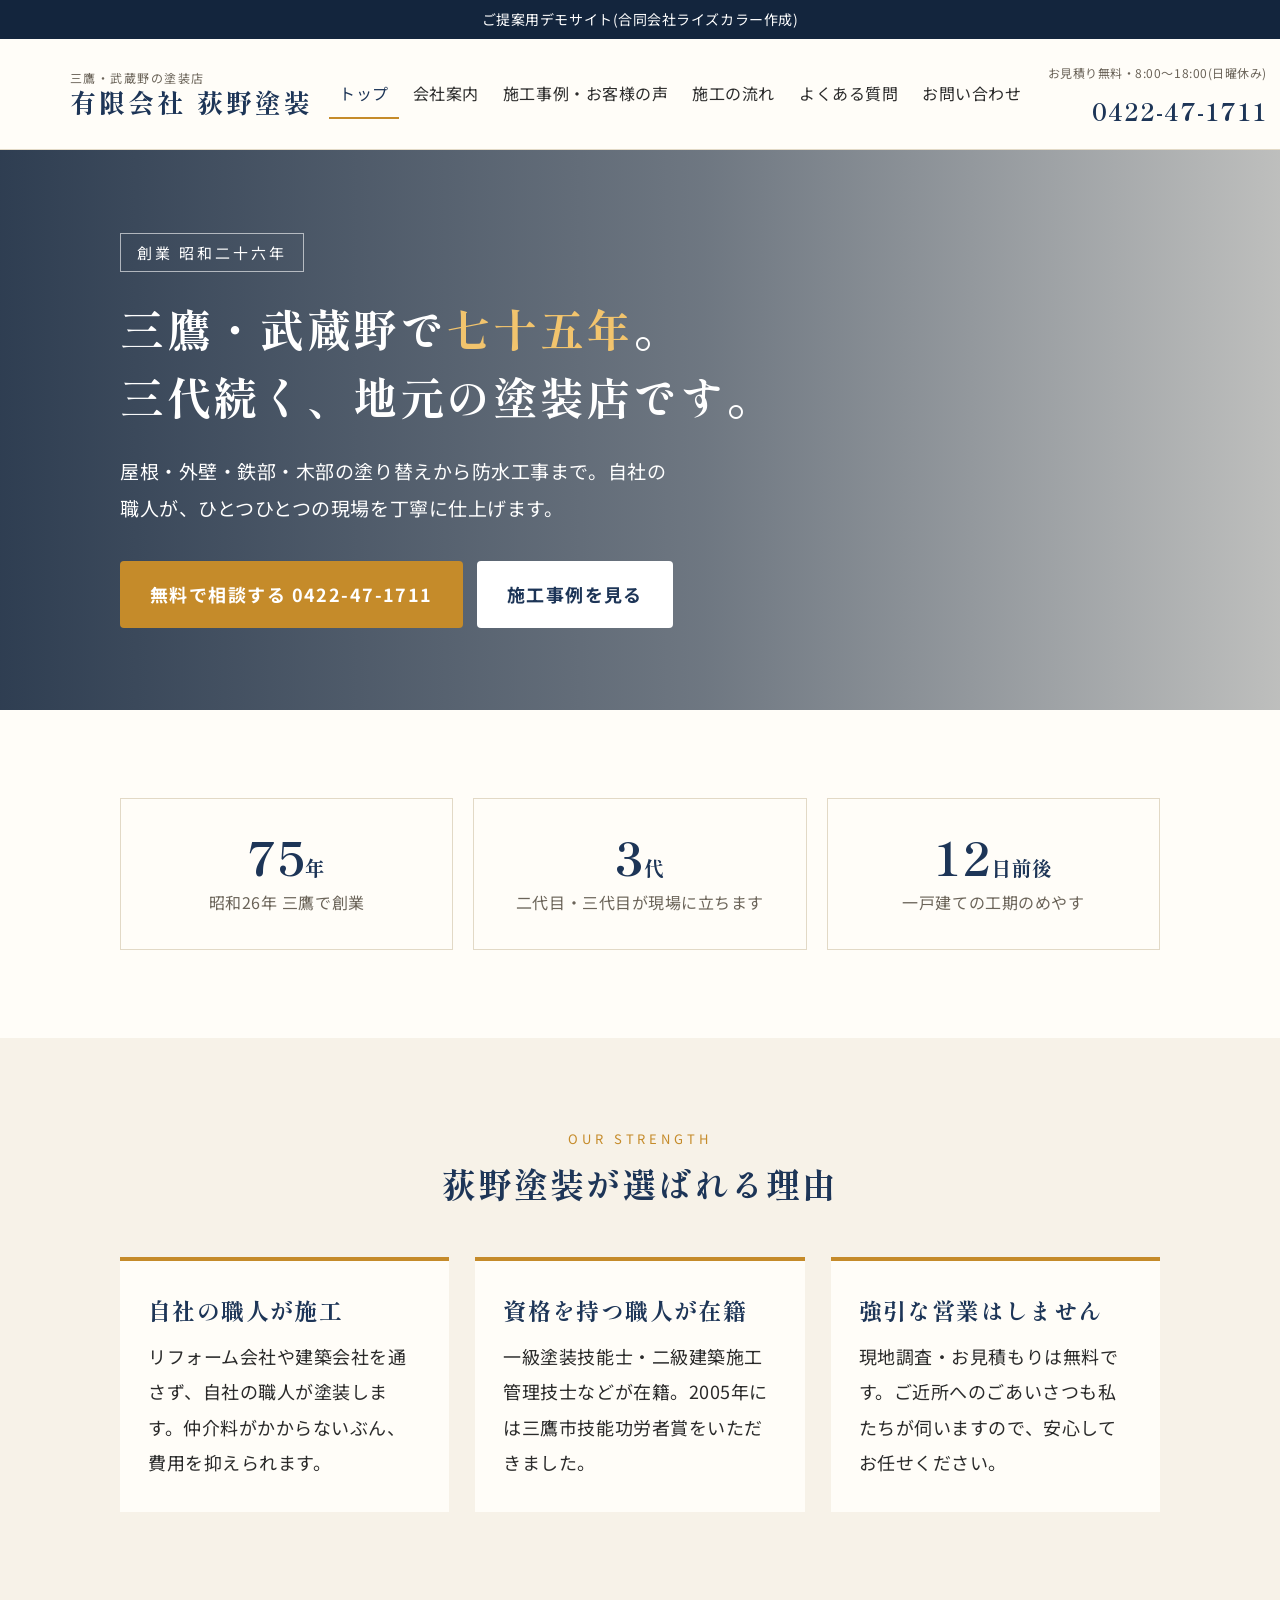
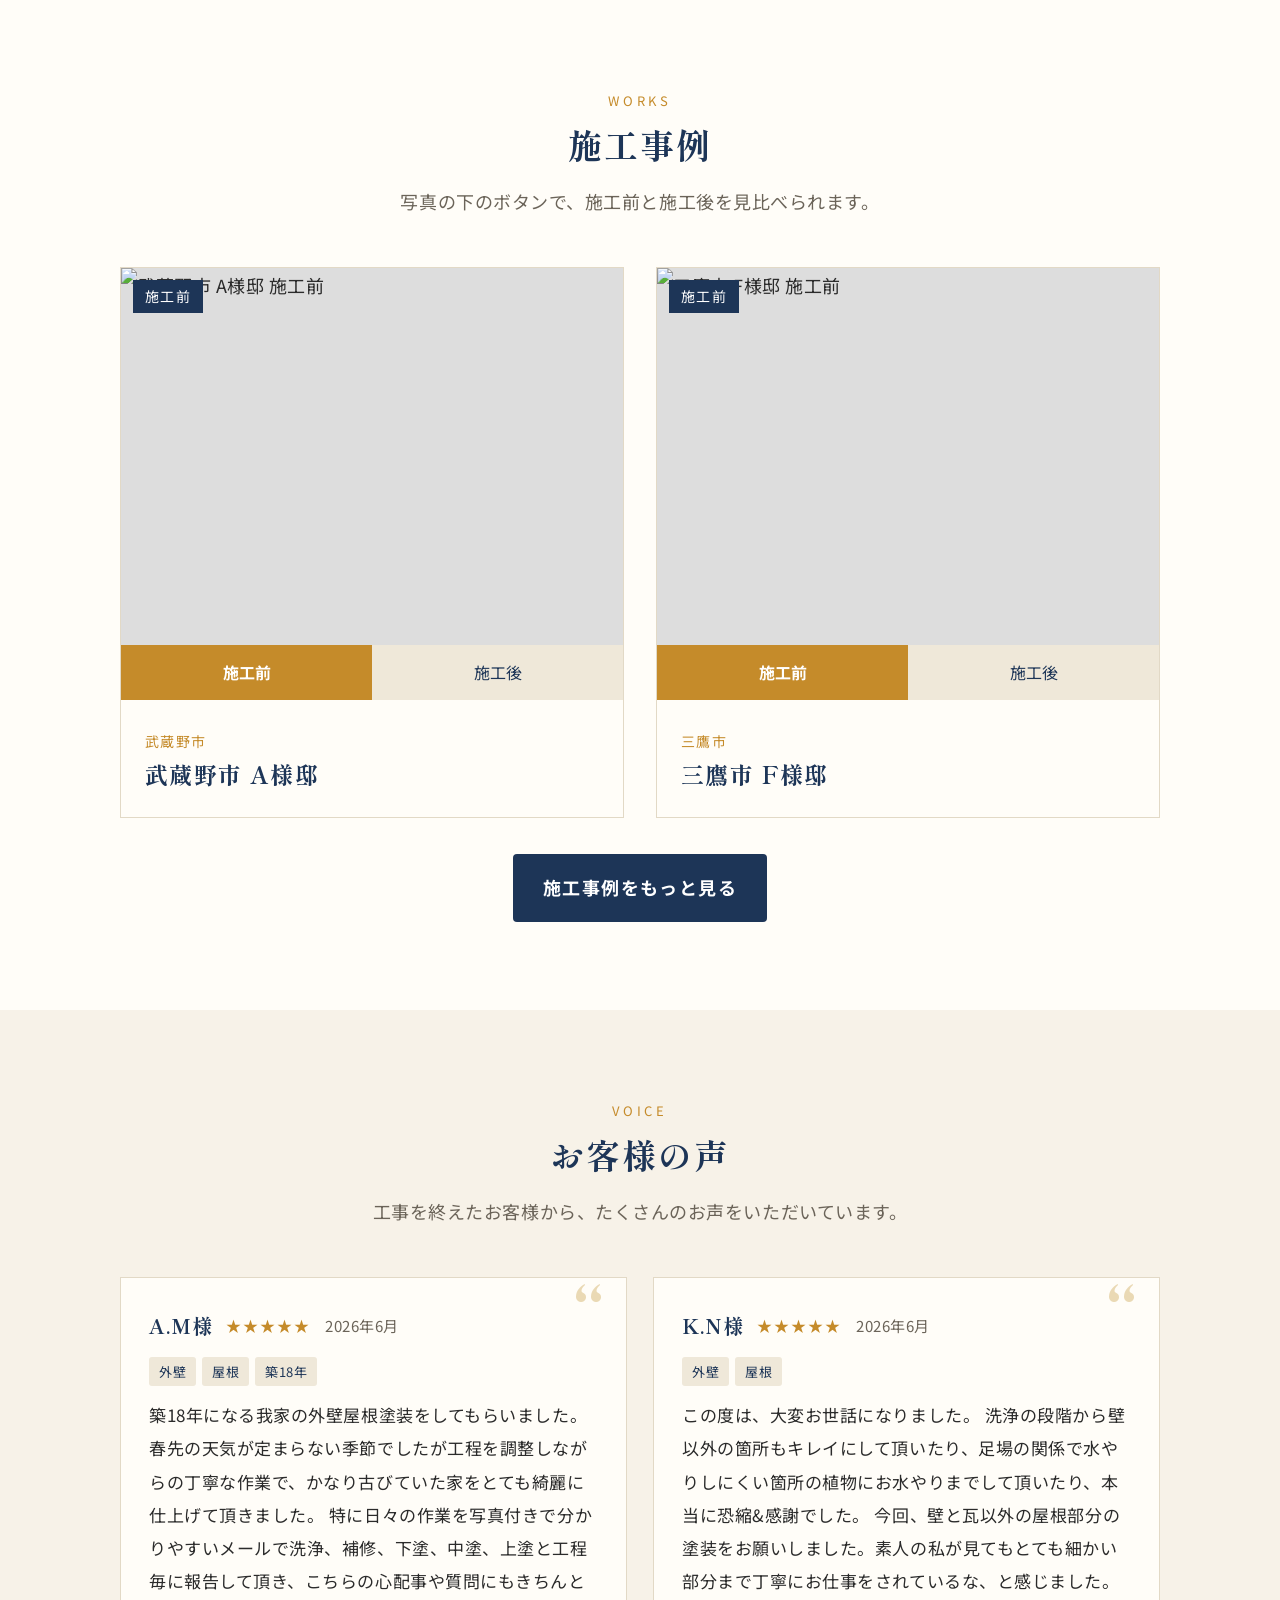
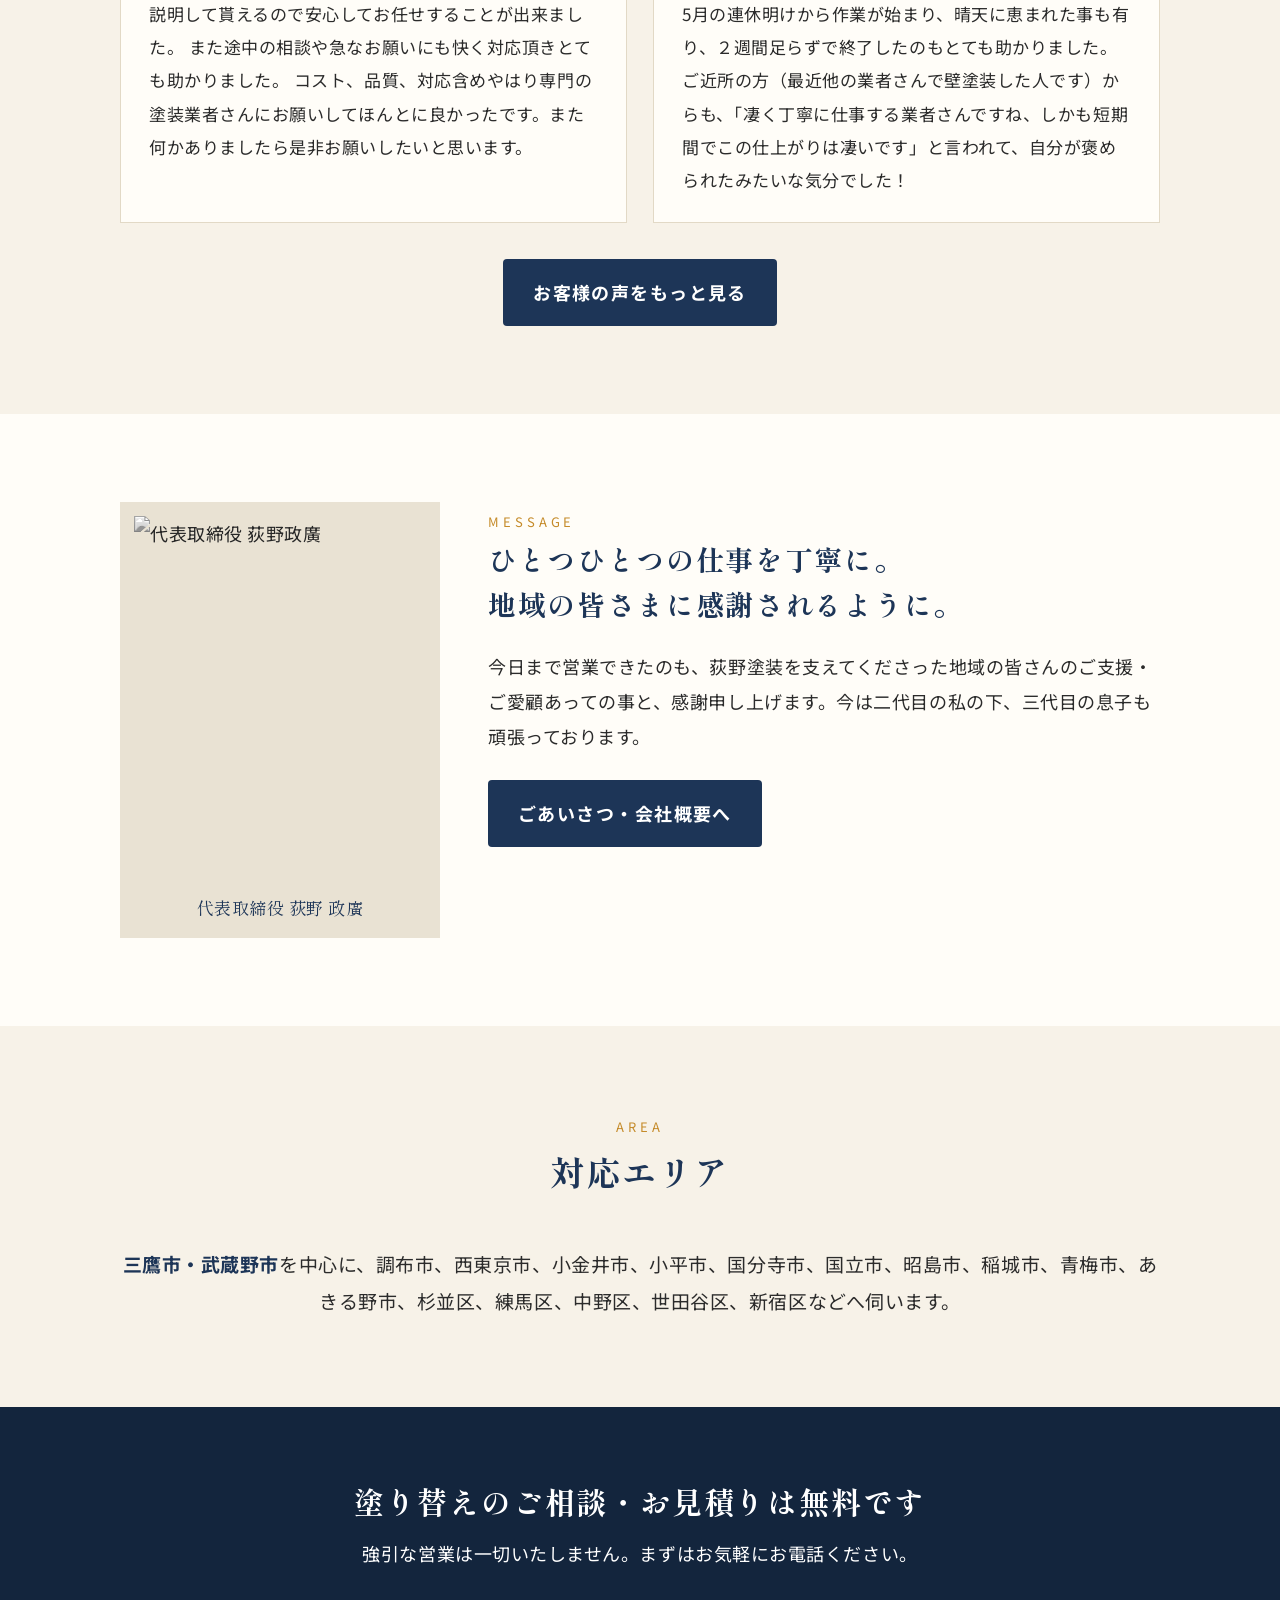
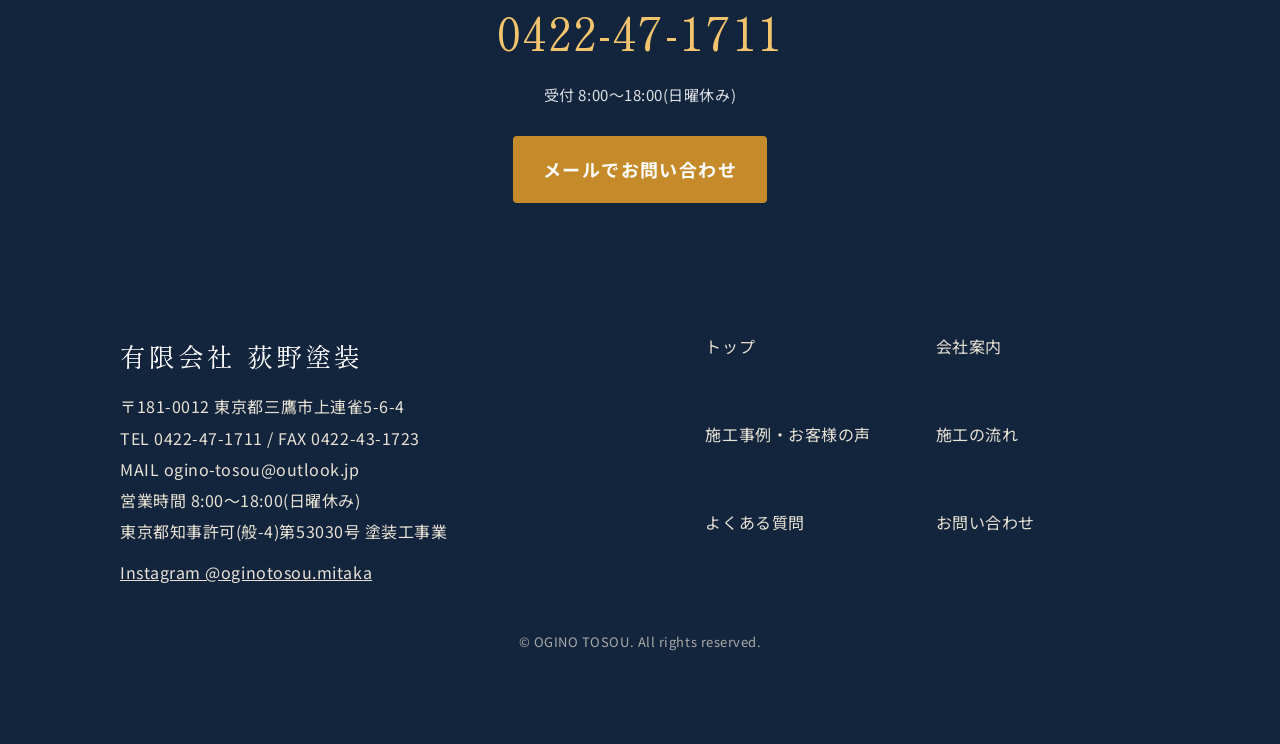
==== index.html @ 43fe6e18 "荻野塗装様 ご提案用デモサイト Co-Authored-By: Claude Opus 5.5 <noreply@anthropic.com> Claude-Session: https://clau" ====
<!doctype html>
<html lang="ja">
<head>
<meta charset="utf-8">
<meta name="viewport" content="width=device-width, initial-scale=1">
<meta name="robots" content="noindex, nofollow">
<title>三鷹・武蔵野の外壁塗装・屋根塗装なら荻野塗装｜創業75年</title>
<meta name="description" content="三鷹市・武蔵野市で昭和26年創業。三代続く地元の塗装店、荻野塗装。屋根・外壁・鉄部・木部の塗り替え、防水工事。お見積り無料。">
<link rel="preconnect" href="https://fonts.googleapis.com"><link rel="preconnect" href="https://fonts.gstatic.com" crossorigin>
<link href="https://fonts.googleapis.com/css2?family=Noto+Sans+JP:wght@400;700&family=Shippori+Mincho:wght@500;700&display=swap" rel="stylesheet">
<link rel="stylesheet" href="style.css">
</head>
<body>
<div class="topbar">ご提案用デモサイト(合同会社ライズカラー作成)</div>
<header class="site">
  <div class="hd">
    <a class="logo" href="index.html"><small>三鷹・武蔵野の塗装店</small><span>有限会社 荻野塗装</span></a>
    <nav class="gnav" id="gnav"><ul><li><a href="index.html" class="on">トップ</a></li><li><a href="about.html">会社案内</a></li><li><a href="works.html">施工事例・お客様の声</a></li><li><a href="flow.html">施工の流れ</a></li><li><a href="faq.html">よくある質問</a></li><li><a href="contact.html">お問い合わせ</a></li></ul></nav>
    <a class="hd-tel" href="tel:0422-47-1711"><small>お見積り無料・8:00〜18:00(日曜休み)</small><b>0422-47-1711</b></a>
    <button class="menu-btn" onclick="document.getElementById('gnav').classList.toggle('open')">メニュー</button>
  </div>
</header>

<section class="hero" style="padding:0">
  <div class="bg" style="background-image:url('https://www.ogino-tosou.com/img/jirei/mitaka_a_after.jpeg')"></div>
  <div class="inner">
    <span class="since">創業 昭和二十六年</span>
    <h1>三鷹・武蔵野で<em>七十五年</em>。<br>三代続く、地元の塗装店です。</h1>
    <p>屋根・外壁・鉄部・木部の塗り替えから防水工事まで。自社の職人が、ひとつひとつの現場を丁寧に仕上げます。</p>
    <div class="btns"><a class="btn btn-k" href="tel:0422-47-1711">無料で相談する 0422-47-1711</a><a class="btn btn-w" href="works.html">施工事例を見る</a></div>
  </div>
</section>

<section class="bg-paper">
  <div class="wrap">
    <div class="nums">
      <div class="num"><b>75<small>年</small></b><span>昭和26年 三鷹で創業</span></div>
      <div class="num"><b>3<small>代</small></b><span>二代目・三代目が現場に立ちます</span></div>
      <div class="num"><b>12<small>日前後</small></b><span>一戸建ての工期のめやす</span></div>
    </div>
  </div>
</section>

<section>
  <div class="wrap">
    <div class="sec-head"><span class="en">OUR STRENGTH</span><h2>荻野塗装が選ばれる理由</h2></div>
    <div class="strs">
      <div class="str"><h3>自社の職人が施工</h3><p>リフォーム会社や建築会社を通さず、自社の職人が塗装します。仲介料がかからないぶん、費用を抑えられます。</p></div>
      <div class="str"><h3>資格を持つ職人が在籍</h3><p>一級塗装技能士・二級建築施工管理技士などが在籍。2005年には三鷹市技能功労者賞をいただきました。</p></div>
      <div class="str"><h3>強引な営業はしません</h3><p>現地調査・お見積もりは無料です。ご近所へのごあいさつも私たちが伺いますので、安心してお任せください。</p></div>
    </div>
  </div>
</section>

<section class="bg-paper">
  <div class="wrap">
    <div class="sec-head"><span class="en">WORKS</span><h2>施工事例</h2><p>写真の下のボタンで、施工前と施工後を見比べられます。</p></div>
    <div class="cases"><article class="case" data-area="武蔵野市" id="musashino_a">
  <div class="ba"><img src="https://www.ogino-tosou.com/img/jirei/musashino_a_before.jpeg" alt="武蔵野市 A様邸 施工前" loading="lazy"><img class="af" src="https://www.ogino-tosou.com/img/jirei/musashino_a_after.jpeg" alt="武蔵野市 A様邸 施工後" loading="lazy"><span class="lbl">施工前</span></div>
  <div class="sw"><button class="on">施工前</button><button>施工後</button></div>
  <div class="body"><span class="area">武蔵野市</span><h3>武蔵野市 A様邸</h3></div>
</article><article class="case" data-area="三鷹市" id="mitaka_f">
  <div class="ba"><img src="https://www.ogino-tosou.com/img/jirei/mitaka_f_before.jpeg" alt="三鷹市 F様邸 施工前" loading="lazy"><img class="af" src="https://www.ogino-tosou.com/img/jirei/mitaka_f_after.jpeg" alt="三鷹市 F様邸 施工後" loading="lazy"><span class="lbl">施工前</span></div>
  <div class="sw"><button class="on">施工前</button><button>施工後</button></div>
  <div class="body"><span class="area">三鷹市</span><h3>三鷹市 F様邸</h3></div>
</article></div>
    <div style="text-align:center;margin-top:36px"><a class="btn btn-ai" href="works.html">施工事例をもっと見る</a></div>
  </div>
</section>

<section>
  <div class="wrap">
    <div class="sec-head"><span class="en">VOICE</span><h2>お客様の声</h2><p>工事を終えたお客様から、たくさんのお声をいただいています。</p></div>
    <div class="voices"><div class="voice">
  <div class="v-meta"><span class="who">A.M様</span><span class="stars">★★★★★</span><span class="date">2026年6月</span></div>
  <div class="v-tags"><span>外壁</span><span>屋根</span><span>築18年</span></div>
  <p>築18年になる我家の外壁屋根塗装をしてもらいました。春先の天気が定まらない季節でしたが工程を調整しながらの丁寧な作業で、かなり古びていた家をとても綺麗に仕上げて頂きました。 特に日々の作業を写真付きで分かりやすいメールで洗浄、補修、下塗、中塗、上塗と工程毎に報告して頂き、こちらの心配事や質問にもきちんと説明して貰えるので安心してお任せすることが出来ました。 また途中の相談や急なお願いにも快く対応頂きとても助かりました。 コスト、品質、対応含めやはり専門の塗装業者さんにお願いしてほんとに良かったです。また何かありましたら是非お願いしたいと思います。</p>
</div><div class="voice">
  <div class="v-meta"><span class="who">K.N様</span><span class="stars">★★★★★</span><span class="date">2026年6月</span></div>
  <div class="v-tags"><span>外壁</span><span>屋根</span></div>
  <p>この度は、大変お世話になりました。 洗浄の段階から壁以外の箇所もキレイにして頂いたり、足場の関係で水やりしにくい箇所の植物にお水やりまでして頂いたり、本当に恐縮&amp;感謝でした。 今回、壁と瓦以外の屋根部分の塗装をお願いしました。素人の私が見てもとても細かい部分まで丁寧にお仕事をされているな、と感じました。 5月の連休明けから作業が始まり、晴天に恵まれた事も有り、２週間足らずで終了したのもとても助かりました。 ご近所の方（最近他の業者さんで壁塗装した人です）からも、「凄く丁寧に仕事する業者さんですね、しかも短期間でこの仕上がりは凄いです」と言われて、自分が褒められたみたいな気分でした！</p>
</div></div>
    <div style="text-align:center;margin-top:36px"><a class="btn btn-ai" href="works.html#voice">お客様の声をもっと見る</a></div>
  </div>
</section>

<section class="bg-paper">
  <div class="wrap greet">
    <figure class="portrait"><img src="https://www.ogino-tosou.com/img/company/ceo_photo.png" alt="代表取締役 荻野政廣"><figcaption>代表取締役 荻野 政廣</figcaption></figure>
    <div>
      <span class="en" style="font-size:13px;letter-spacing:.3em;color:var(--karashi)">MESSAGE</span>
      <h3>ひとつひとつの仕事を丁寧に。<br>地域の皆さまに感謝されるように。</h3>
      <p>今日まで営業できたのも、荻野塗装を支えてくださった地域の皆さんのご支援・ご愛顧あっての事と、感謝申し上げます。今は二代目の私の下、三代目の息子も頑張っております。</p>
      <div style="margin-top:26px"><a class="btn btn-ai" href="about.html">ごあいさつ・会社概要へ</a></div>
    </div>
  </div>
</section>

<section>
  <div class="wrap">
    <div class="sec-head"><span class="en">AREA</span><h2>対応エリア</h2></div>
    <p style="text-align:center;font-size:19px"><b style="color:var(--ai)">三鷹市・武蔵野市</b>を中心に、調布市、西東京市、小金井市、小平市、国分寺市、国立市、昭島市、稲城市、青梅市、あきる野市、杉並区、練馬区、中野区、世田谷区、新宿区などへ伺います。</p>
  </div>
</section>

<section class="cta">
  <h2>塗り替えのご相談・お見積りは無料です</h2>
  <p>強引な営業は一切いたしません。まずはお気軽にお電話ください。</p>
  <a class="tel" href="tel:0422-47-1711">0422-47-1711</a>
  <small>受付 8:00〜18:00(日曜休み)</small>
  <div class="btns" style="justify-content:center"><a class="btn btn-k" href="contact.html">メールでお問い合わせ</a></div>
</section>
<footer class="site">
  <div class="wrap ft">
    <div>
      <div class="name">有限会社 荻野塗装</div>
      <p>〒181-0012 東京都三鷹市上連雀5-6-4<br>TEL 0422-47-1711 / FAX 0422-43-1723<br>MAIL ogino-tosou@outlook.jp<br>営業時間 8:00〜18:00(日曜休み)<br>東京都知事許可(般-4)第53030号 塗装工事業</p>
      <p style="margin-top:10px"><a href="https://www.instagram.com/oginotosou.mitaka" target="_blank" rel="noopener">Instagram @oginotosou.mitaka</a></p>
    </div>
    <ul><li><a href="index.html">トップ</a></li><li><a href="about.html">会社案内</a></li><li><a href="works.html">施工事例・お客様の声</a></li><li><a href="flow.html">施工の流れ</a></li><li><a href="faq.html">よくある質問</a></li><li><a href="contact.html">お問い合わせ</a></li></ul>
  </div>
  <p class="copy">© OGINO TOSOU. All rights reserved.</p>
</footer>
<div class="fix-tel"><a class="t" href="tel:0422-47-1711">電話で相談する</a><a class="m" href="contact.html">メールで相談</a></div>
<script>
document.querySelectorAll('.case').forEach(function(c){
  var b=c.querySelectorAll('.sw button');
  b.forEach(function(x,i){x.addEventListener('click',function(){
    b.forEach(function(y){y.classList.remove('on')});x.classList.add('on');
    c.classList.toggle('show-after',i===1);
    var l=c.querySelector('.lbl'); if(l) l.textContent=i===1?'施工後':'施工前';
  })});
});
var tabs=document.querySelectorAll('.case-tabs button');
tabs.forEach(function(t){t.addEventListener('click',function(){
  tabs.forEach(function(y){y.classList.remove('on')});t.classList.add('on');
  var f=t.dataset.f;
  document.querySelectorAll('.cases .case').forEach(function(c){c.style.display=(f==='all'||c.dataset.area===f)?'':'none'});
})});
</script>
</body>
</html>
---- style.css ----
:root{
  --kinari:#f7f2e8;
  --paper:#fffdf8;
  --ai:#1d3557;
  --ai-deep:#13253d;
  --karashi:#c58b2a;
  --sumi:#2b2b2b;
  --gray:#6b6459;
  --line:#e2d9c6;
}
*{box-sizing:border-box;margin:0;padding:0}
html{scroll-behavior:smooth}
body{
  font-family:"Noto Sans JP","Hiragino Kaku Gothic ProN",sans-serif;
  color:var(--sumi);background:var(--kinari);
  font-size:18px;line-height:1.95;letter-spacing:.03em;
}
img{max-width:100%;display:block}
a{color:inherit}
.mincho{font-family:"Shippori Mincho","Noto Serif JP","Hiragino Mincho ProN",serif}
h1,h2,h3{font-family:"Shippori Mincho","Noto Serif JP","Hiragino Mincho ProN",serif;font-weight:700;letter-spacing:.06em;line-height:1.5}
.wrap{max-width:1080px;margin:0 auto;padding:0 20px}

/* header */
.topbar{background:var(--ai-deep);color:#fff;font-size:14px;text-align:center;padding:6px 16px}
header.site{background:var(--paper);border-bottom:1px solid var(--line);position:sticky;top:0;z-index:50}
.hd{display:flex;align-items:center;justify-content:space-between;gap:16px;padding:14px 20px;max-width:1180px;margin:0 auto}
.logo{text-decoration:none;display:flex;flex-direction:column;line-height:1.3;white-space:nowrap}
.logo small{font-size:12px;color:var(--gray);letter-spacing:.12em}
.logo span{font-family:"Shippori Mincho",serif;font-size:26px;font-weight:700;color:var(--ai);letter-spacing:.12em}
nav.gnav ul{display:flex;gap:4px;list-style:none}
nav.gnav a{display:block;padding:8px 10px;text-decoration:none;font-size:16px;white-space:nowrap;color:var(--sumi);border-bottom:2px solid transparent}
nav.gnav a:hover,nav.gnav a.on{border-bottom-color:var(--karashi);color:var(--ai)}
.hd-tel{text-align:right;text-decoration:none;white-space:nowrap}
.hd-tel b{display:block;font-family:"Shippori Mincho",serif;font-size:24px;color:var(--ai);letter-spacing:.04em}
.hd-tel small{font-size:12px;color:var(--gray)}
.menu-btn{display:none;background:none;border:1px solid var(--line);border-radius:6px;padding:8px 12px;font-size:15px;color:var(--ai)}

/* hero */
.hero{position:relative;color:#fff;min-height:560px;display:flex;align-items:center;overflow:hidden}
.hero .bg{position:absolute;inset:0;background-size:cover;background-position:center}
.hero .bg::after{content:"";position:absolute;inset:0;background:linear-gradient(90deg,rgba(19,37,61,.88) 0%,rgba(19,37,61,.6) 55%,rgba(19,37,61,.25) 100%)}
.hero .inner{position:relative;max-width:1080px;margin:0 auto;padding:80px 20px;width:100%}
.hero .since{display:inline-block;border:1px solid rgba(255,255,255,.6);padding:4px 16px;font-size:15px;letter-spacing:.2em;margin-bottom:22px}
.hero h1{font-size:44px;line-height:1.55;margin-bottom:22px}
.hero h1 em{font-style:normal;color:#f2c46d}
.hero p{font-size:19px;max-width:560px;margin-bottom:34px}
.btns{display:flex;gap:14px;flex-wrap:wrap}
.btn{display:inline-block;padding:16px 30px;border-radius:4px;text-decoration:none;font-weight:700;font-size:18px;letter-spacing:.08em}
.btn-k{background:var(--karashi);color:#fff}
.btn-w{background:#fff;color:var(--ai)}
.btn-ai{background:var(--ai);color:#fff}

/* sections */
section{padding:88px 0}
.sec-head{text-align:center;margin-bottom:48px}
.sec-head .en{display:block;font-size:13px;letter-spacing:.3em;color:var(--karashi);margin-bottom:6px}
.sec-head h2{font-size:34px;color:var(--ai)}
.sec-head p{margin-top:14px;color:var(--gray)}
.bg-paper{background:var(--paper)}
.bg-ai{background:var(--ai);color:#fff}
.bg-ai .sec-head h2{color:#fff}

/* page title */
.ptitle{background:var(--ai);color:#fff;padding:64px 0 56px;text-align:center}
.ptitle .en{display:block;font-size:13px;letter-spacing:.3em;color:#f2c46d;margin-bottom:8px}
.ptitle h1{font-size:36px}
.crumb{font-size:14px;color:var(--gray);padding-top:14px;padding-bottom:14px}
.crumb a{color:var(--ai)}

/* numbers */
.nums{display:grid;grid-template-columns:repeat(3,1fr);gap:20px}
.num{background:var(--paper);border:1px solid var(--line);padding:30px 20px;text-align:center}
.num b{display:block;font-family:"Shippori Mincho",serif;font-size:46px;color:var(--ai);line-height:1.2}
.num b small{font-size:20px}
.num span{font-size:16px;color:var(--gray)}

/* strengths */
.strs{display:grid;grid-template-columns:repeat(3,1fr);gap:26px}
.str{background:var(--paper);border-top:4px solid var(--karashi);padding:32px 28px}
.str h3{font-size:23px;color:var(--ai);margin-bottom:12px}

/* greeting */
.greet{display:grid;grid-template-columns:320px 1fr;gap:48px;align-items:start}
.portrait{background:#e9e2d3;padding:14px}
.portrait img{width:100%;filter:grayscale(1) contrast(1.05);aspect-ratio:4/5;object-fit:cover}
.portrait figcaption{text-align:center;font-family:"Shippori Mincho",serif;font-size:17px;margin-top:10px;color:var(--ai)}
.greet h3{font-size:28px;color:var(--ai);margin-bottom:22px;line-height:1.6}
.greet p+p{margin-top:1em}
.sign{margin-top:26px;text-align:right;font-family:"Shippori Mincho",serif;font-size:20px}

/* timeline */
.history{border-left:2px solid var(--karashi);margin-left:8px;padding-left:28px}
.history li{list-style:none;position:relative;padding-bottom:26px}
.history li::before{content:"";position:absolute;left:-36px;top:11px;width:14px;height:14px;border-radius:50%;background:var(--karashi)}
.history b{font-family:"Shippori Mincho",serif;color:var(--ai);font-size:20px;display:block}

/* table */
table.info{width:100%;border-collapse:collapse;background:var(--paper)}
table.info th,table.info td{border-bottom:1px solid var(--line);padding:18px 20px;text-align:left;vertical-align:top}
table.info th{width:200px;background:#efe8d9;font-weight:700;color:var(--ai);white-space:nowrap}

/* works */
.case-tabs{display:flex;justify-content:center;gap:10px;flex-wrap:wrap;margin-bottom:36px}
.case-tabs button{font:inherit;font-size:16px;padding:10px 22px;border:1px solid var(--ai);background:#fff;color:var(--ai);border-radius:30px;cursor:pointer}
.case-tabs button.on{background:var(--ai);color:#fff}
.cases{display:grid;grid-template-columns:repeat(2,1fr);gap:32px}
.case{background:var(--paper);border:1px solid var(--line)}
.case .ba{position:relative;aspect-ratio:4/3;background:#ddd;overflow:hidden}
.case .ba img{position:absolute;inset:0;width:100%;height:100%;object-fit:cover;transition:opacity .4s}
.case .ba .af{opacity:0}
.case.show-after .ba .af{opacity:1}
.case .ba .lbl{position:absolute;left:12px;top:12px;background:var(--ai);color:#fff;font-size:14px;padding:3px 12px;letter-spacing:.1em}
.case .sw{display:grid;grid-template-columns:1fr 1fr}
.case .sw button{font:inherit;font-size:16px;padding:12px;border:none;background:#efe8d9;color:var(--ai);cursor:pointer}
.case .sw button.on{background:var(--karashi);color:#fff;font-weight:700}
.case .body{padding:22px 24px 26px}
.case .area{font-size:14px;color:var(--karashi);letter-spacing:.1em}
.case h3{font-size:23px;color:var(--ai)}
.single .ba img{opacity:1}

/* voices */
.voices{display:grid;grid-template-columns:repeat(2,1fr);gap:26px}
.voice{background:var(--paper);border:1px solid var(--line);padding:28px 28px 26px;position:relative}
.voice::before{content:"“";position:absolute;right:20px;top:-6px;font-family:"Shippori Mincho",serif;font-size:90px;color:#ead9b4;line-height:1}
.v-meta{display:flex;flex-wrap:wrap;gap:8px 14px;align-items:center;margin-bottom:12px;font-size:15px}
.v-meta .who{font-family:"Shippori Mincho",serif;font-size:20px;color:var(--ai);font-weight:700}
.v-meta .stars{color:var(--karashi);letter-spacing:2px}
.v-meta .date{color:var(--gray)}
.v-tags{display:flex;flex-wrap:wrap;gap:6px;margin-bottom:12px}
.v-tags span{font-size:13px;background:#efe8d9;color:var(--ai);padding:2px 10px;border-radius:3px}
.voice p{font-size:17px}
.v-note{text-align:center;margin-top:30px;font-size:15px;color:var(--gray)}

/* flow */
.flow{counter-reset:f;display:grid;gap:18px}
.step{display:grid;grid-template-columns:120px 1fr;background:var(--paper);border:1px solid var(--line)}
.step .no{background:var(--ai);color:#fff;display:flex;flex-direction:column;align-items:center;justify-content:center;font-family:"Shippori Mincho",serif}
.step .no small{font-size:13px;letter-spacing:.2em;color:#f2c46d}
.step .no b{font-size:34px;line-height:1.1}
.step .tx{padding:22px 28px}
.step h3{font-size:22px;color:var(--ai);margin-bottom:6px}

/* faq */
.faq details{background:var(--paper);border:1px solid var(--line);margin-bottom:14px}
.faq summary{list-style:none;cursor:pointer;padding:22px 56px 22px 24px;font-weight:700;font-size:19px;color:var(--ai);position:relative}
.faq summary::-webkit-details-marker{display:none}
.faq summary::before{content:"Q";font-family:"Shippori Mincho",serif;color:var(--karashi);margin-right:12px;font-size:22px}
.faq summary::after{content:"＋";position:absolute;right:22px;top:20px;color:var(--karashi)}
.faq details[open] summary::after{content:"－"}
.faq .a{padding:0 24px 24px 56px}
.faq .a img{margin-top:14px;max-width:420px}

/* cta */
.cta{background:var(--ai-deep);color:#fff;text-align:center;padding:72px 20px}
.cta h2{font-size:30px;margin-bottom:12px}
.cta .tel{display:block;font-family:"Shippori Mincho",serif;font-size:46px;color:#f2c46d;text-decoration:none;letter-spacing:.04em;margin:16px 0 4px}
.cta small{display:block;margin-bottom:26px;opacity:.85}

/* form */
.form{background:var(--paper);border:1px solid var(--line);padding:40px}
.form label{display:block;font-weight:700;color:var(--ai);margin:20px 0 8px}
.form label .req{background:var(--karashi);color:#fff;font-size:12px;padding:2px 8px;margin-left:8px;border-radius:2px}
.form input,.form select,.form textarea{width:100%;font:inherit;font-size:18px;padding:14px;border:1px solid #cfc4ad;background:#fff;border-radius:3px}
.form textarea{min-height:180px}
.form .send{margin-top:30px;text-align:center}
.form .send button{font:inherit;font-size:19px;font-weight:700;background:var(--karashi);color:#fff;border:none;padding:16px 60px;border-radius:4px;cursor:pointer}
.demo-msg{display:none;margin-top:16px;color:var(--karashi);font-weight:700}

/* footer */
footer.site{background:var(--ai-deep);color:#e8e2d4;padding:56px 0 90px;font-size:16px}
.ft{display:grid;grid-template-columns:1.2fr 1fr;gap:40px}
.ft .name{font-family:"Shippori Mincho",serif;font-size:26px;color:#fff;letter-spacing:.12em;margin-bottom:10px}
.ft ul{list-style:none;display:grid;grid-template-columns:1fr 1fr;gap:6px}
.ft ul a{text-decoration:none}
.copy{text-align:center;font-size:13px;margin-top:40px;opacity:.7}

/* fixed tel (sp) */
.fix-tel{display:none}

@media (max-width:1240px){.hd-tel{display:none}}
@media (max-width:1020px){
  body{font-size:17px}
  nav.gnav{display:none;position:absolute;left:0;right:0;top:100%;background:var(--paper);border-bottom:1px solid var(--line)}
  nav.gnav.open{display:block}
  nav.gnav ul{flex-direction:column;padding:10px 20px}
  nav.gnav a{padding:14px 4px;font-size:18px;border-bottom:1px solid var(--line)}
  .hd-tel{display:none}
  .menu-btn{display:block}
  .logo span{font-size:22px}
  .hero{min-height:480px}
  .hero h1{font-size:30px}
  .ptitle h1{font-size:27px}
  .hero p{font-size:17px}
  section{padding:64px 0}
  .sec-head h2{font-size:27px}
  .nums{grid-template-columns:1fr}
  .strs,.cases,.voices{grid-template-columns:1fr}
  .greet{grid-template-columns:1fr;gap:28px}
  .greet h3{font-size:22px}
  .portrait{max-width:300px;margin:0 auto}
  table.info th{width:auto;display:block;border-bottom:none;padding-bottom:4px}
  table.info td{display:block;padding-top:4px}
  .step{grid-template-columns:76px 1fr}
  .step .no b{font-size:26px}
  .step .tx{padding:18px 18px}
  .faq .a{padding:0 20px 22px 20px}
  .form{padding:24px 18px}
  .ft{grid-template-columns:1fr}
  .cta .tel{font-size:36px}
  .fix-tel{display:flex;position:fixed;left:0;right:0;bottom:0;z-index:60}
  .fix-tel a{flex:1;text-align:center;padding:14px 6px;text-decoration:none;font-weight:700;font-size:17px;color:#fff}
  .fix-tel .t{background:var(--karashi)}
  .fix-tel .m{background:var(--ai)}
}
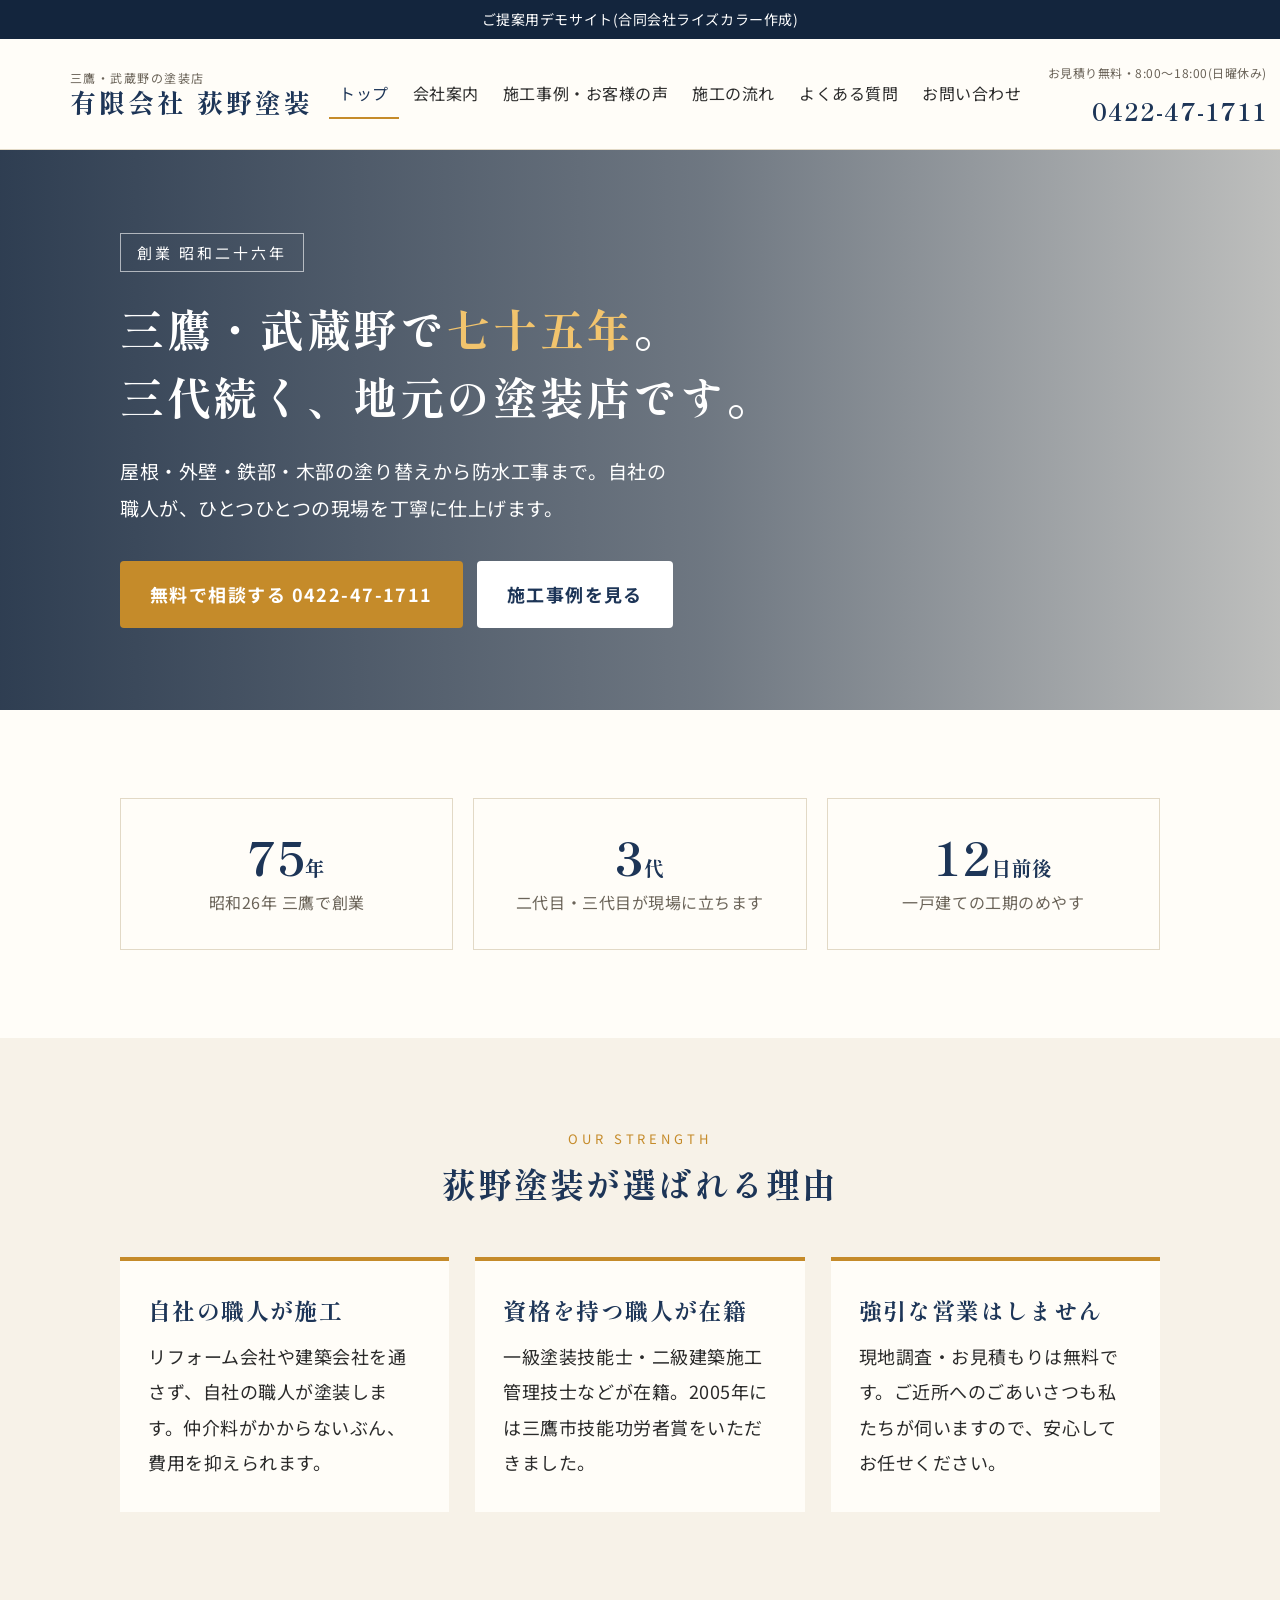
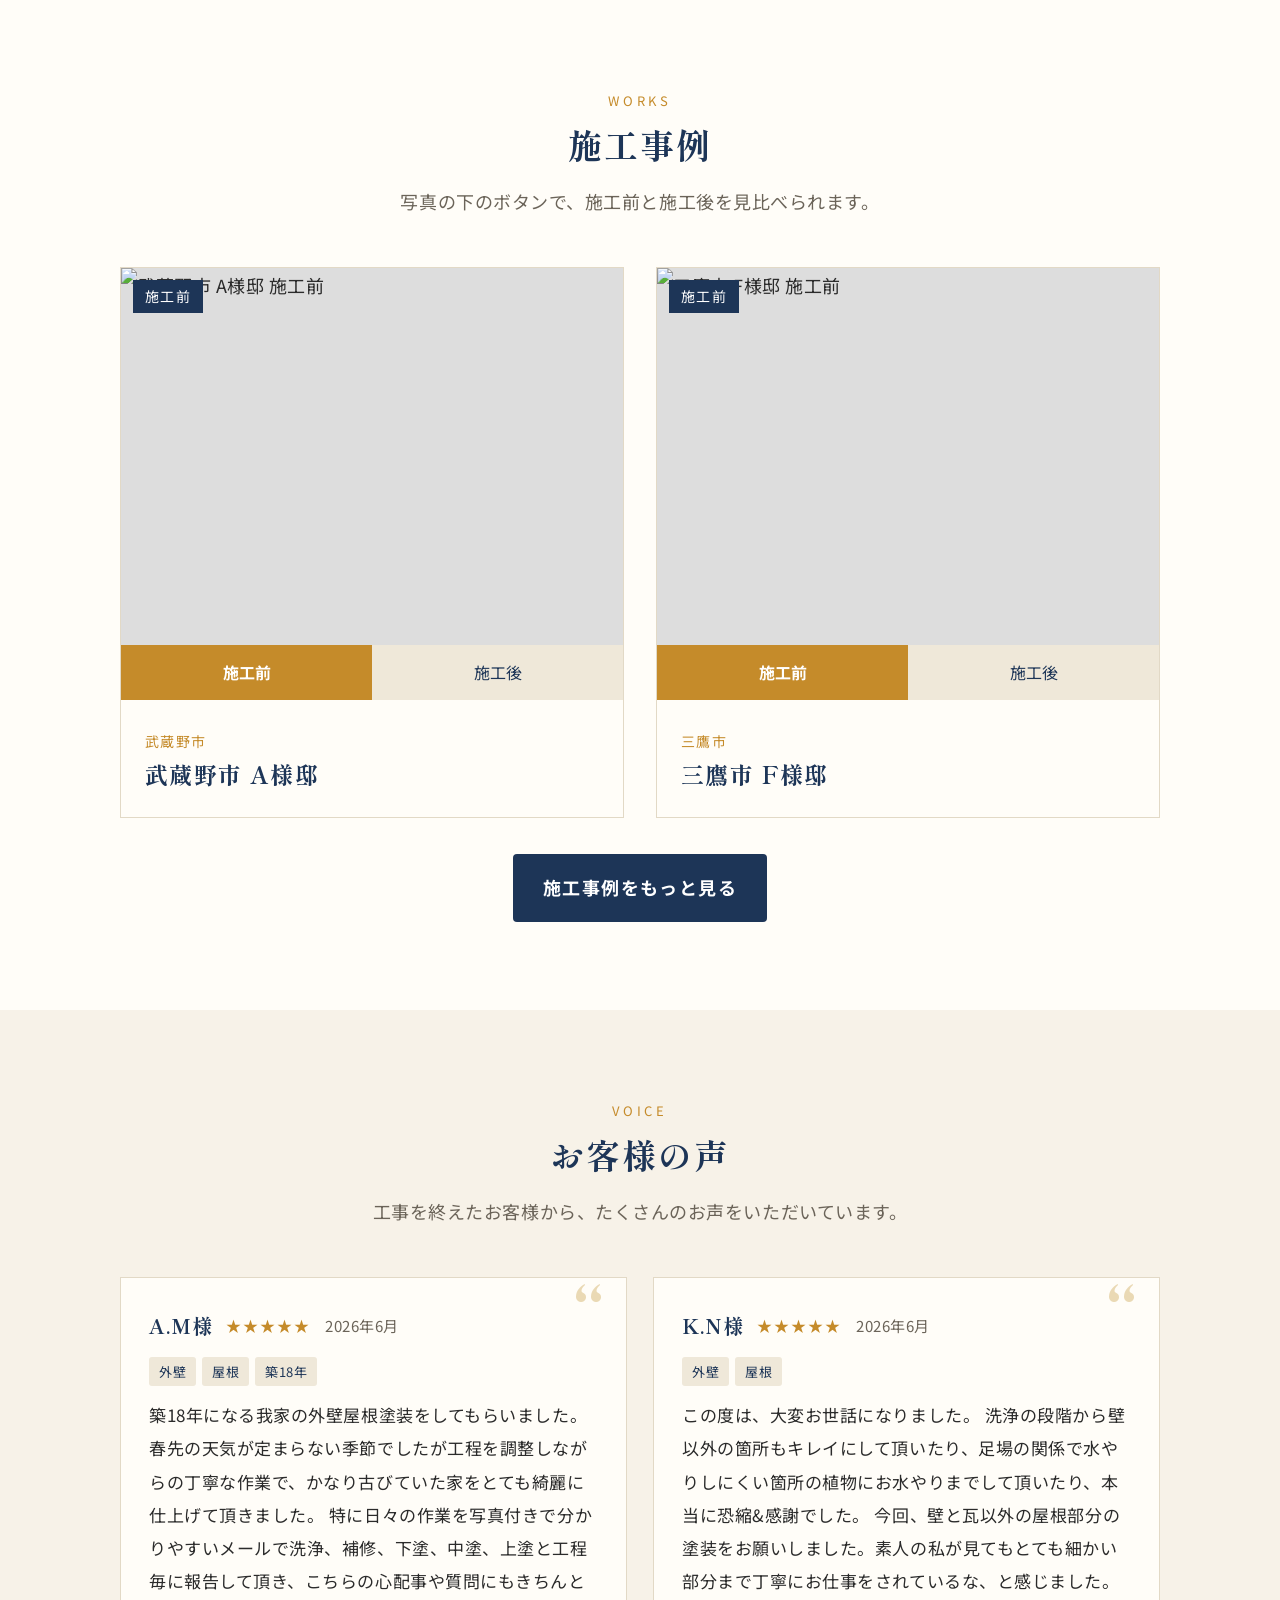
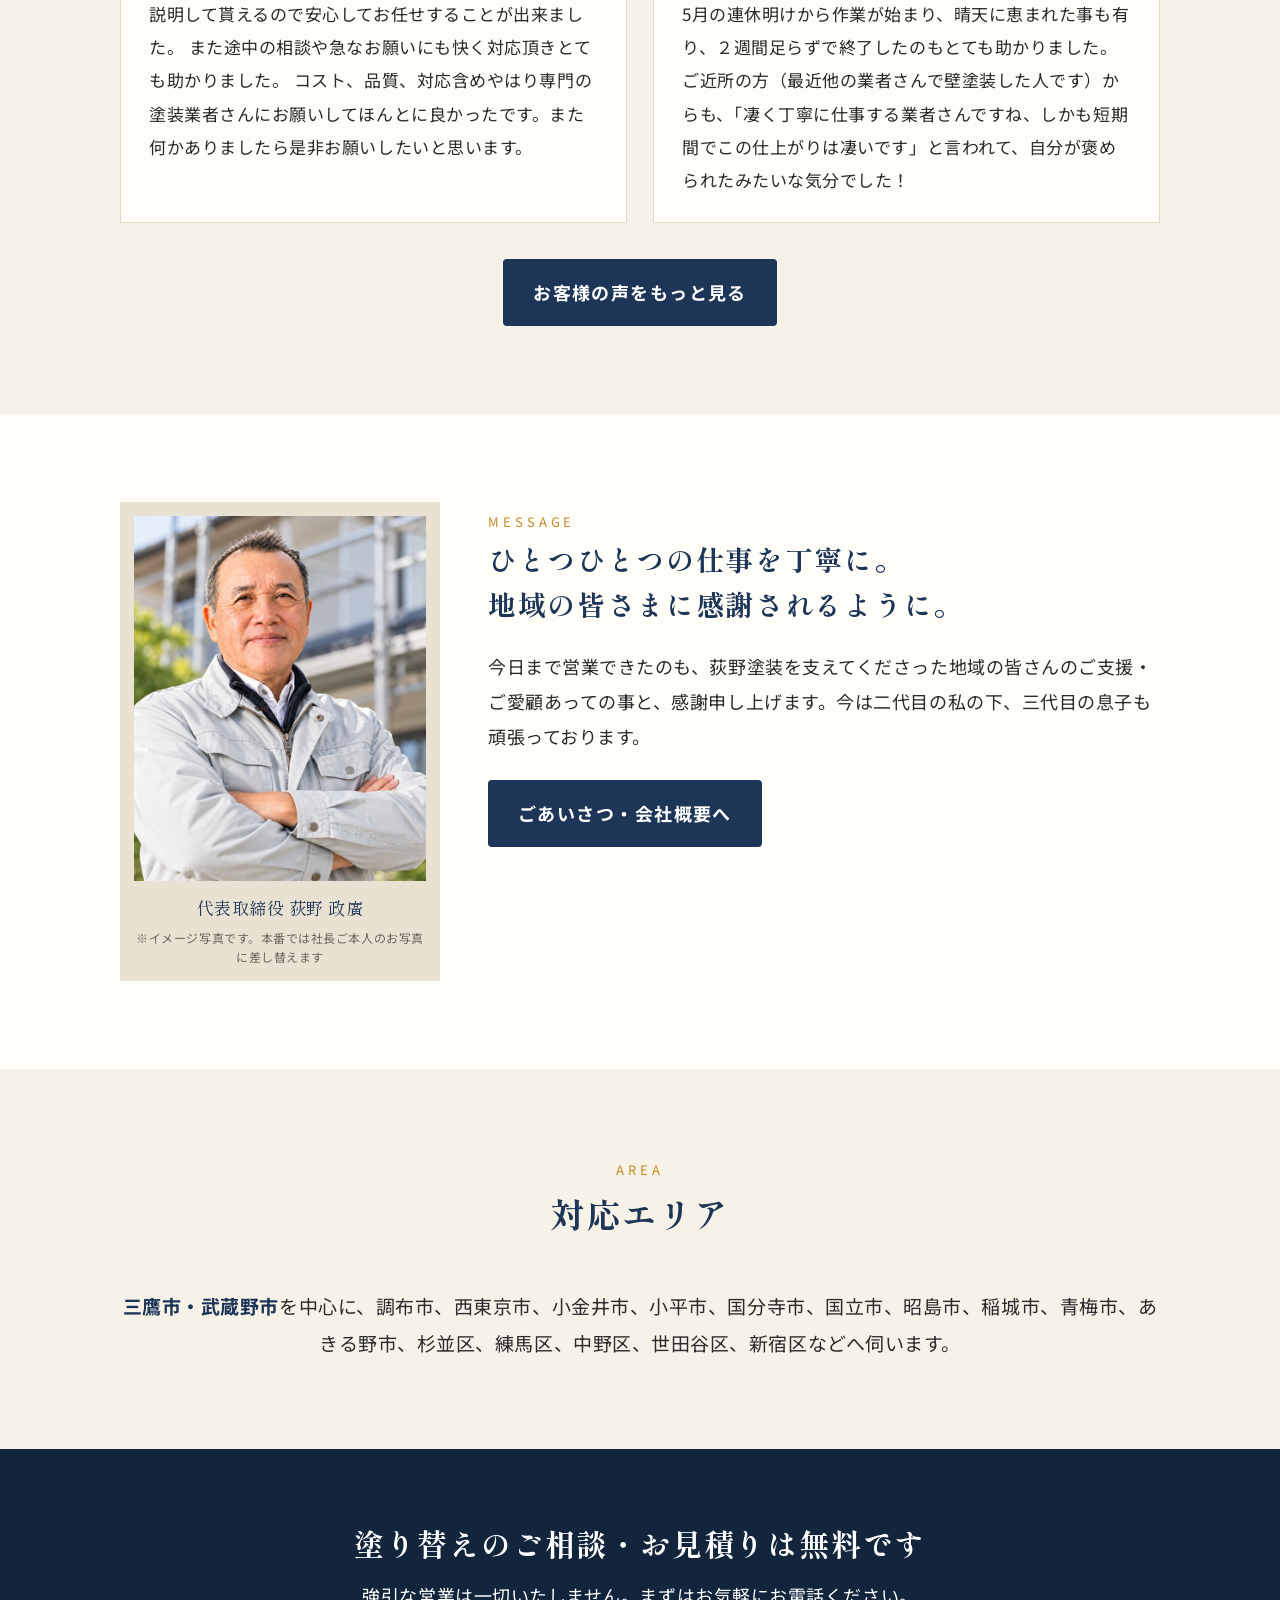
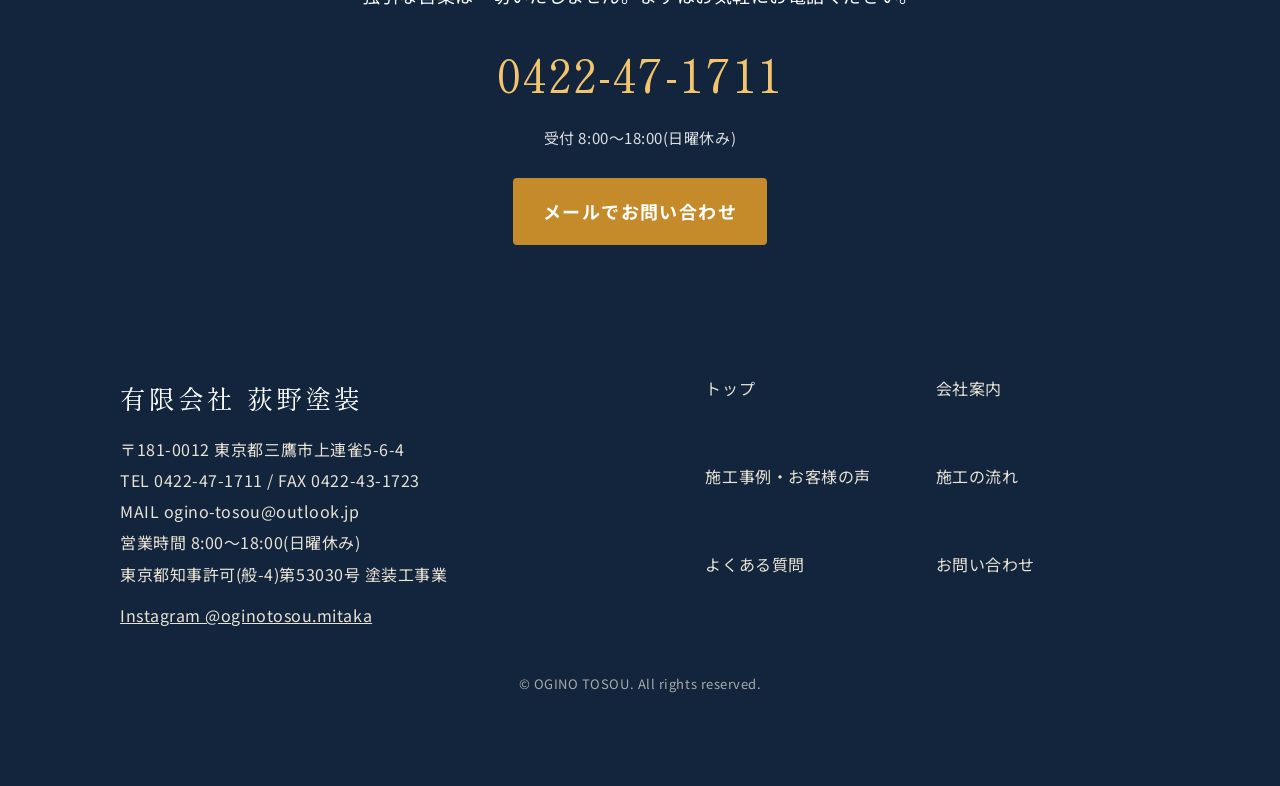
==== commit 71f0063f: "代表写真をイメージ写真に差し替え Co-Authored-By: Claude Opus 5.5 <noreply@anthropic.com> Claude-Session: https://cla" ====
--- a/index.html
+++ b/index.html
@@ -86,7 +86,7 @@
 
 <section class="bg-paper">
   <div class="wrap greet">
-    <figure class="portrait"><img src="https://www.ogino-tosou.com/img/company/ceo_photo.png" alt="代表取締役 荻野政廣"><figcaption>代表取締役 荻野 政廣</figcaption></figure>
+    <figure class="portrait"><img src="ceo.jpg" alt="代表取締役 荻野政廣"><figcaption>代表取締役 荻野 政廣<small>※イメージ写真です。本番では社長ご本人のお写真に差し替えます</small></figcaption></figure>
     <div>
       <span class="en" style="font-size:13px;letter-spacing:.3em;color:var(--karashi)">MESSAGE</span>
       <h3>ひとつひとつの仕事を丁寧に。<br>地域の皆さまに感謝されるように。</h3>
--- a/style.css
+++ b/style.css
@@ -83,7 +83,8 @@
 /* greeting */
 .greet{display:grid;grid-template-columns:320px 1fr;gap:48px;align-items:start}
 .portrait{background:#e9e2d3;padding:14px}
-.portrait img{width:100%;filter:grayscale(1) contrast(1.05);aspect-ratio:4/5;object-fit:cover}
+.portrait img{width:100%;aspect-ratio:4/5;object-fit:cover;object-position:center top}
+.portrait figcaption small{display:block;font-family:"Noto Sans JP",sans-serif;font-size:12px;color:var(--gray);line-height:1.6;margin-top:4px}
 .portrait figcaption{text-align:center;font-family:"Shippori Mincho",serif;font-size:17px;margin-top:10px;color:var(--ai)}
 .greet h3{font-size:28px;color:var(--ai);margin-bottom:22px;line-height:1.6}
 .greet p+p{margin-top:1em}
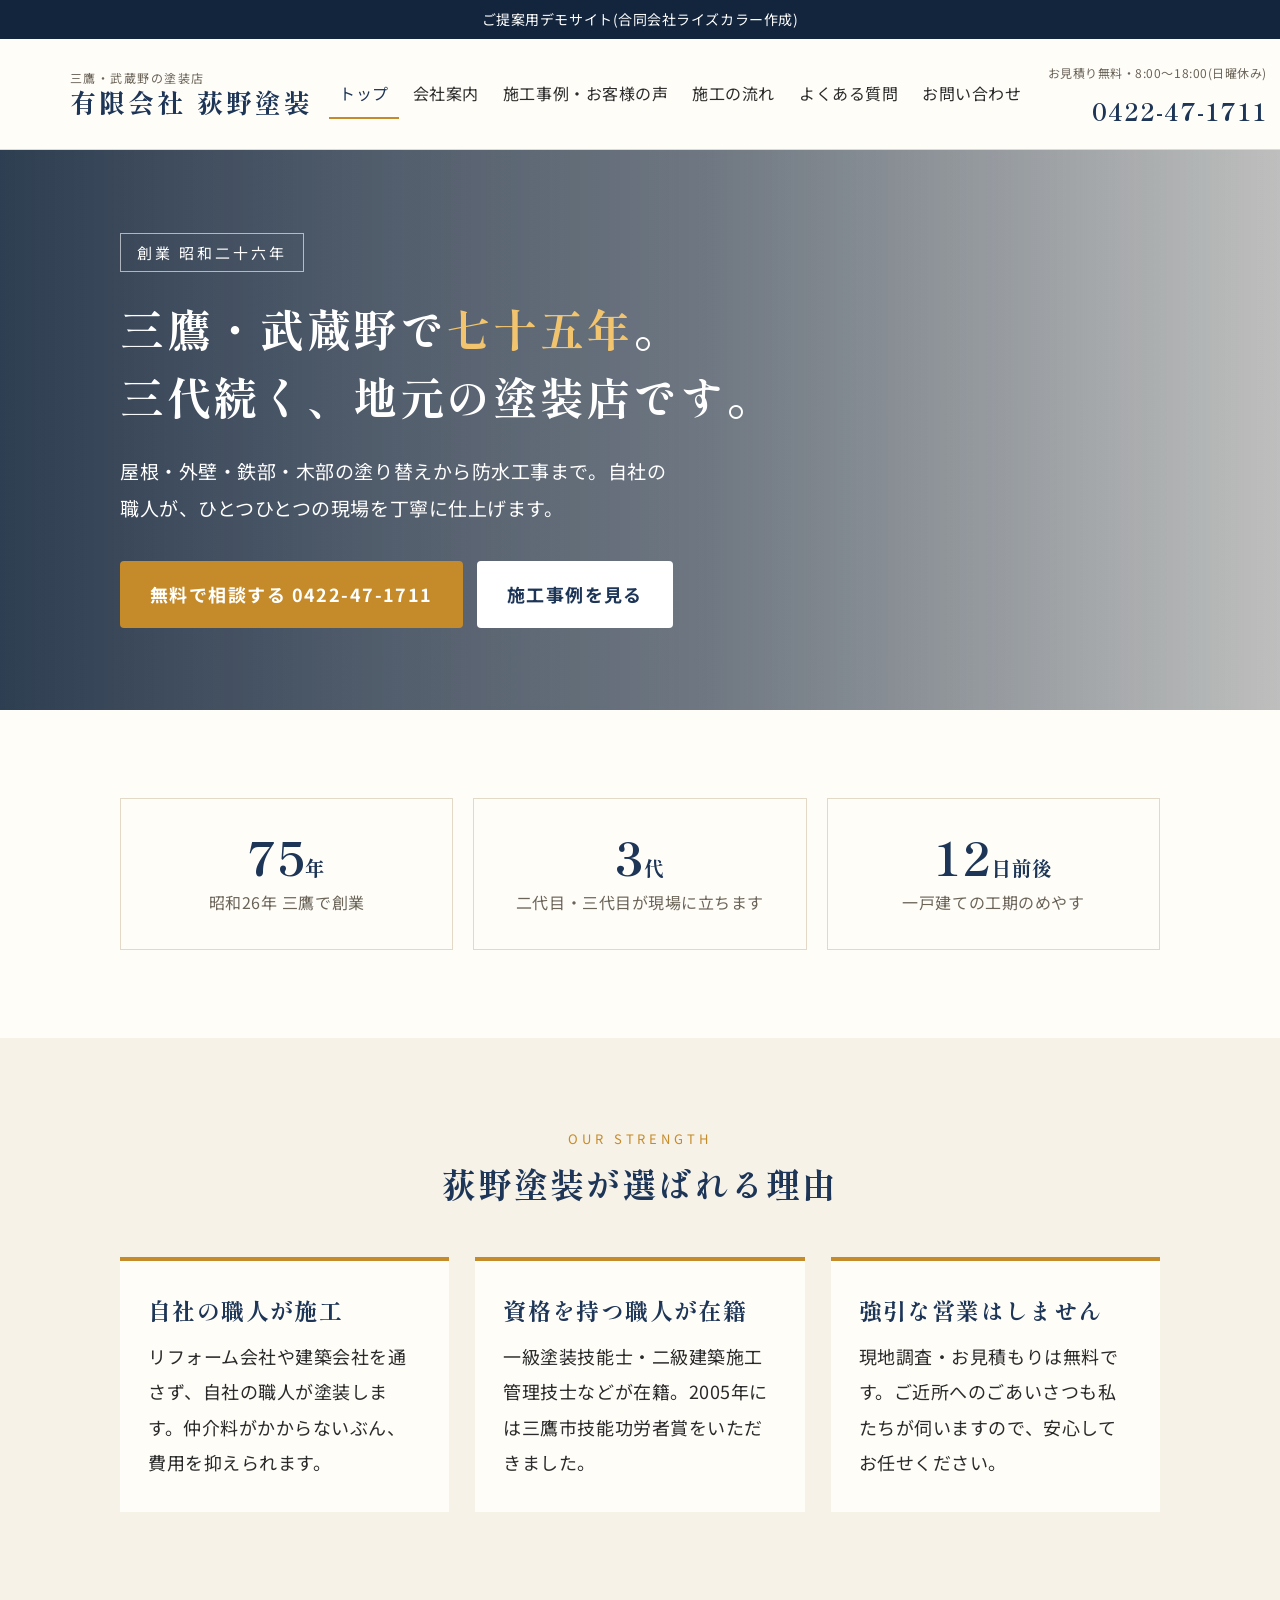
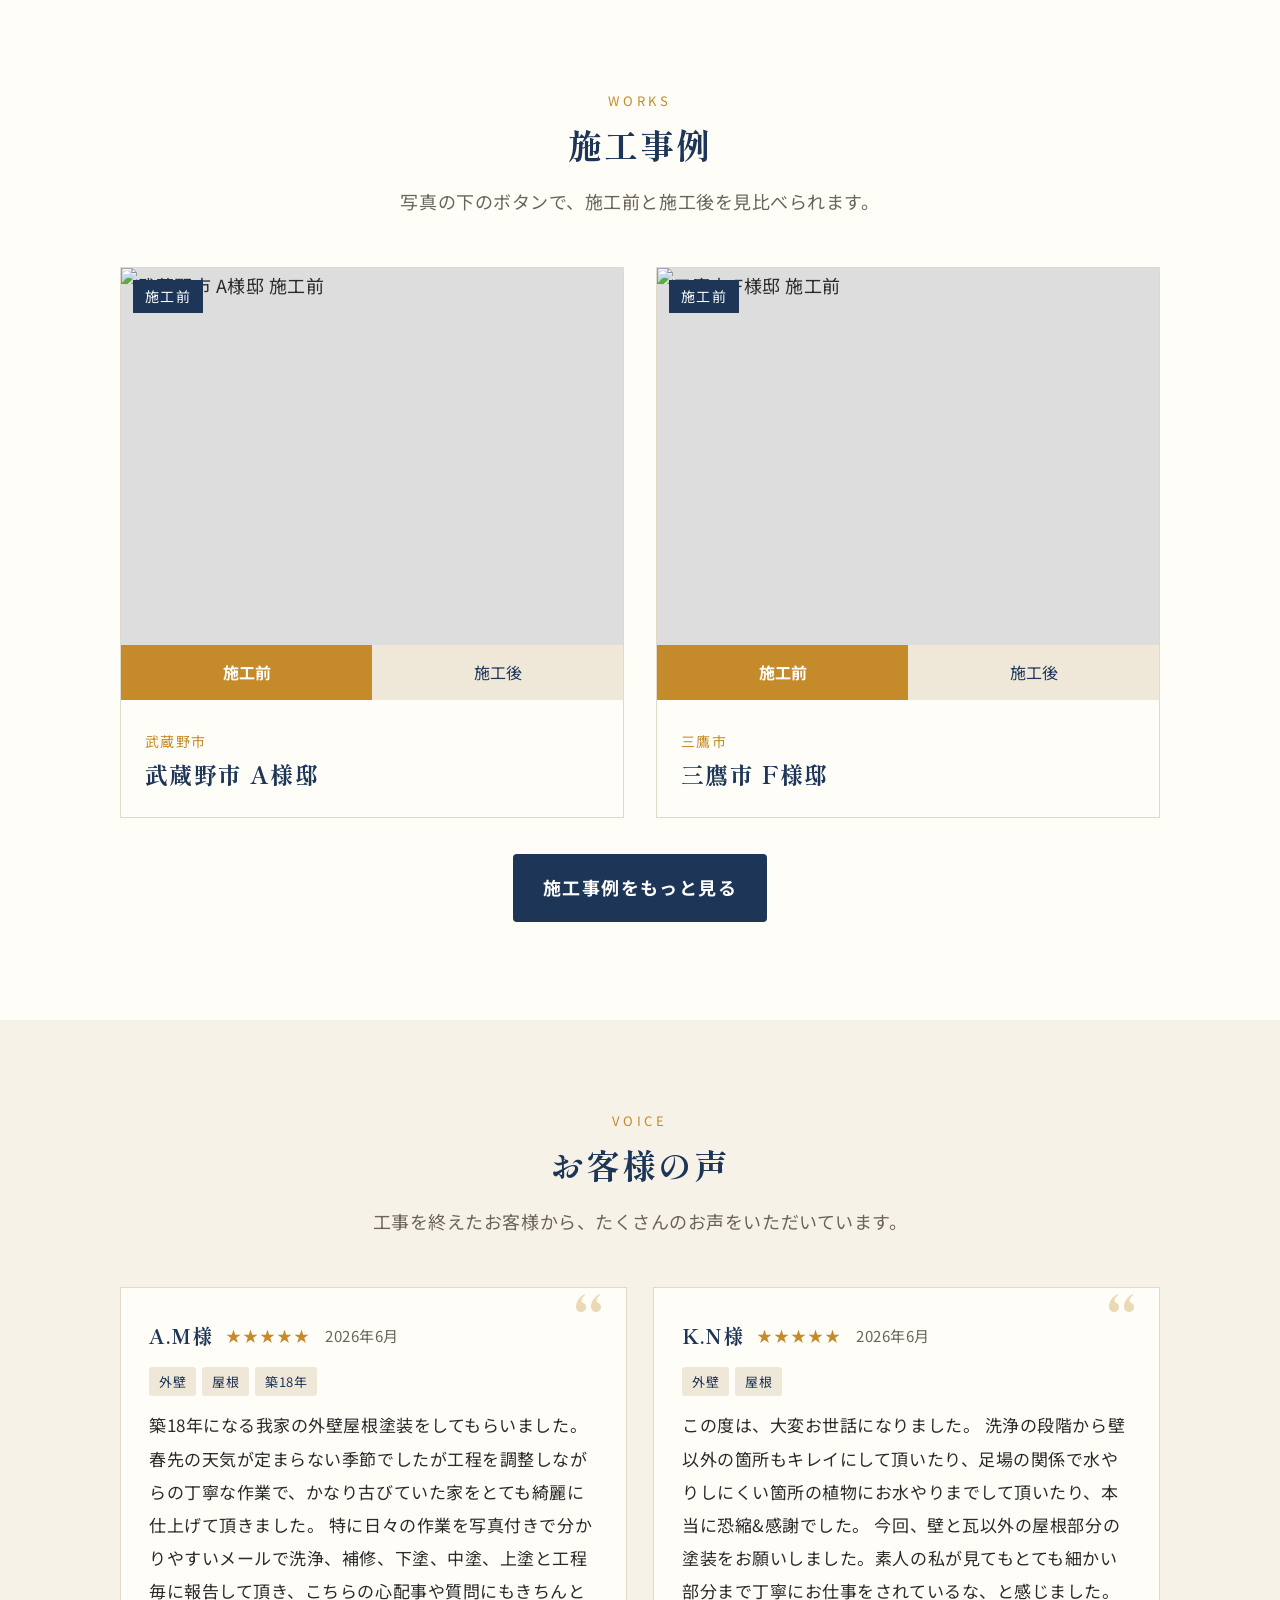
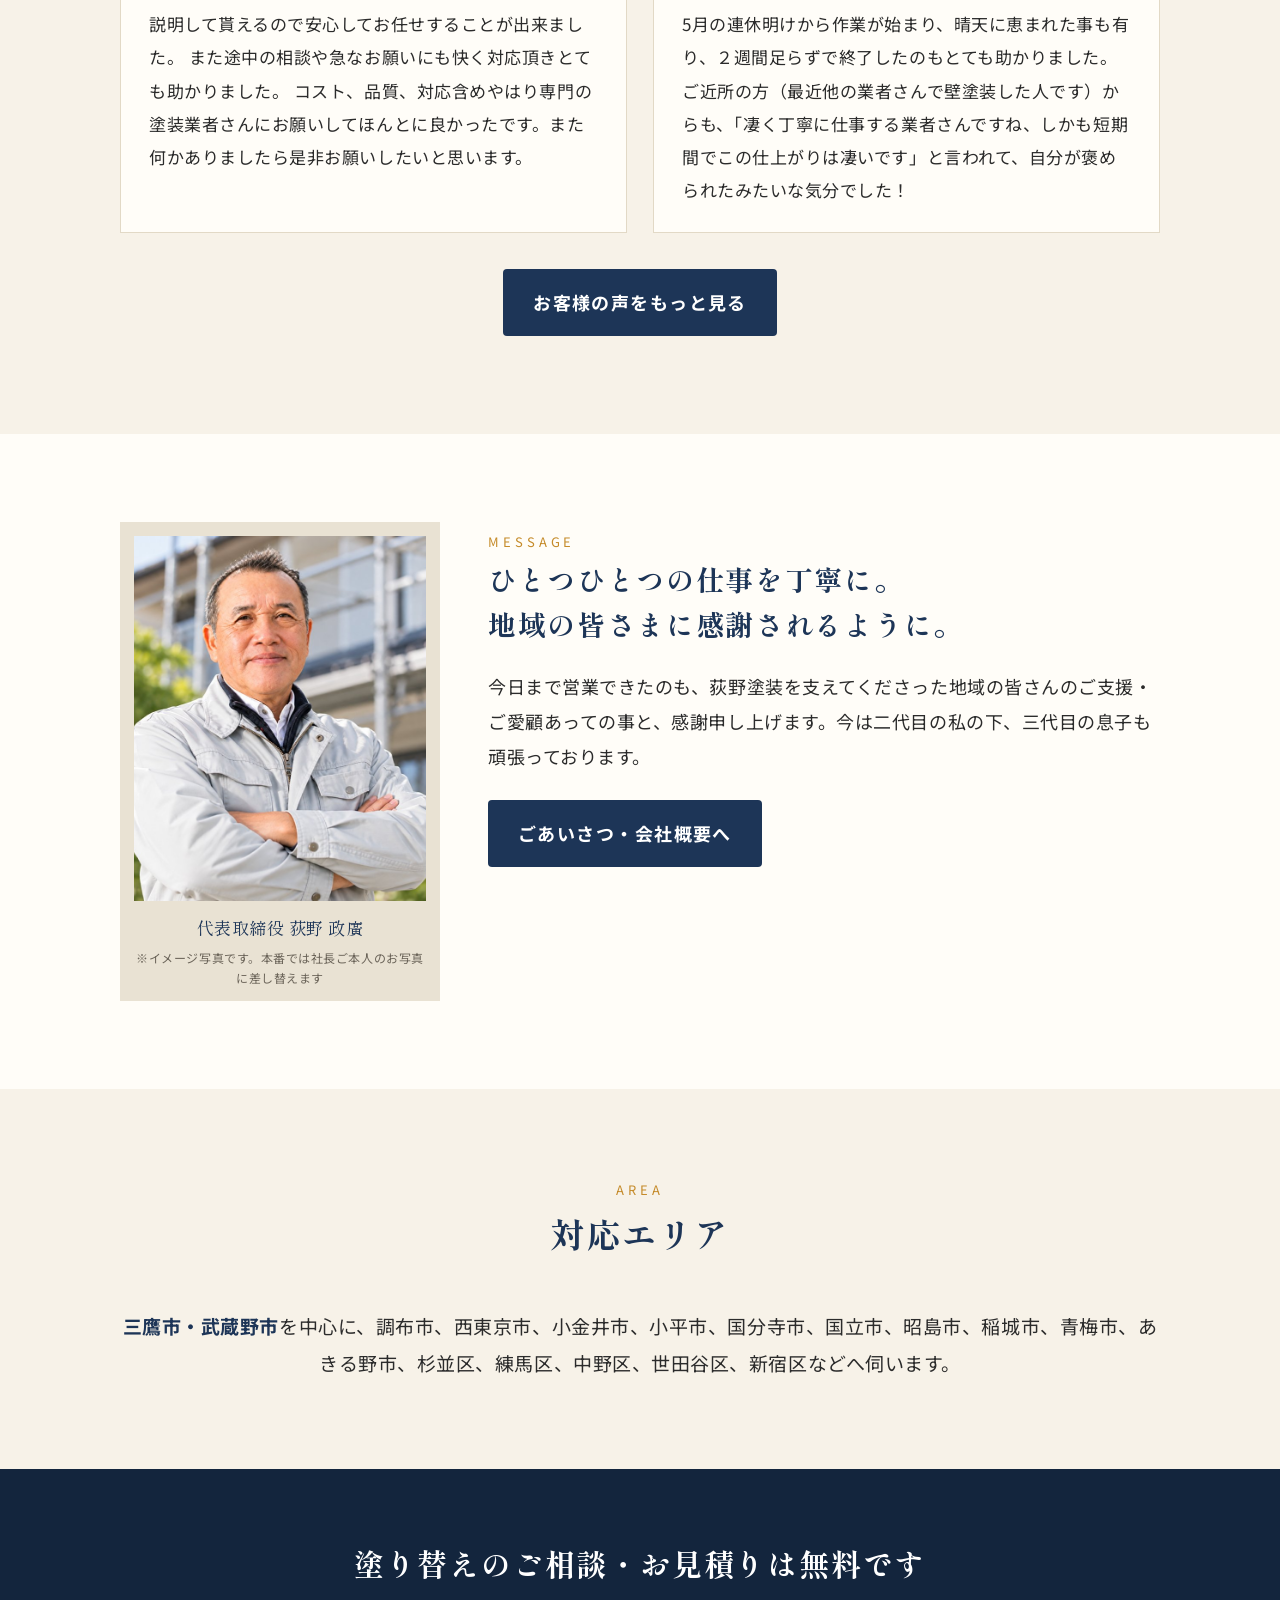
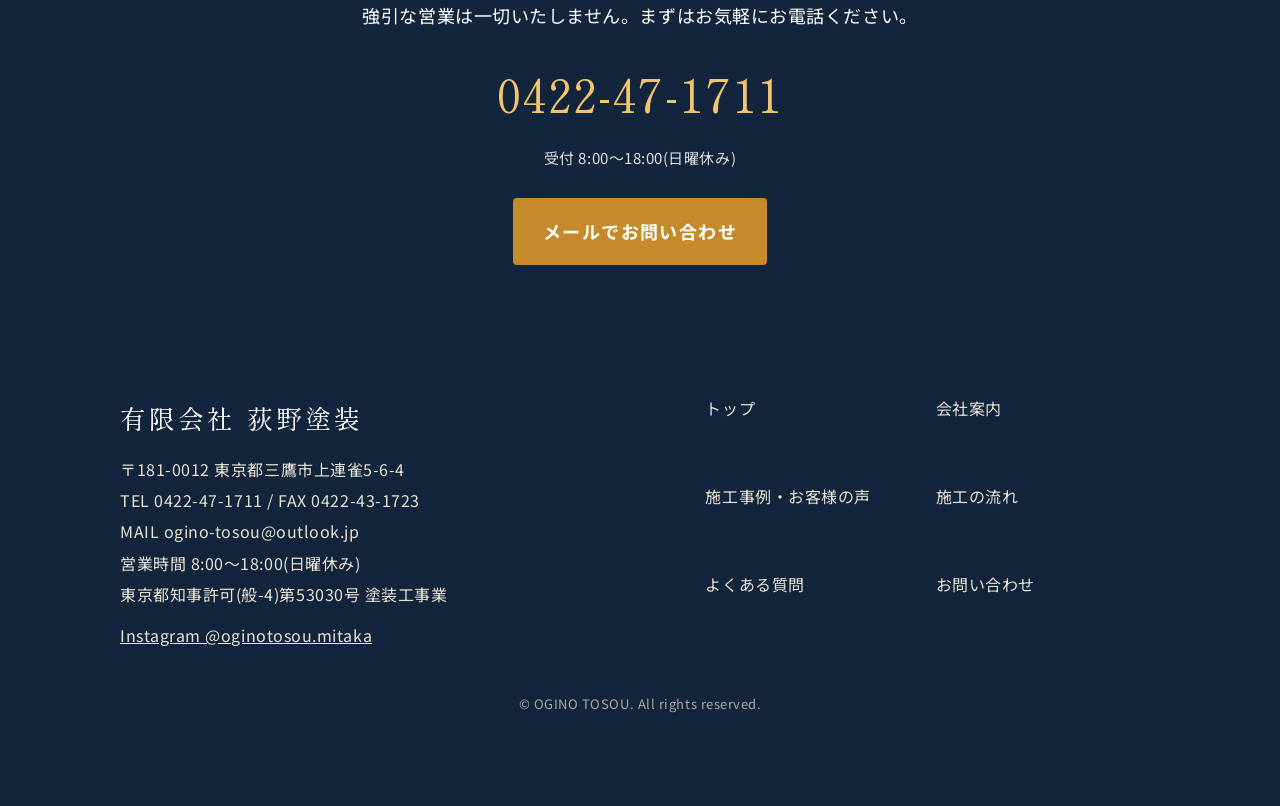
==== commit eb9cbd90: "アニメーションを追加(ファーストビュー・ホバー・スクロール表示・数字のカウントアップ) Co-Authored-By: Claude Opus 5.5 <noreply@anthropic.com> " ====
--- a/index.html
+++ b/index.html
@@ -123,6 +123,24 @@
 </footer>
 <div class="fix-tel"><a class="t" href="tel:0422-47-1711">電話で相談する</a><a class="m" href="contact.html">メールで相談</a></div>
 <script>
+document.documentElement.classList.add('js');
+(function(){
+  var els=document.querySelectorAll('.sec-head,.num,.str,.case,.voice,.step,.greet>*,.history li,.faq details,table.info,.form');
+  var io=('IntersectionObserver' in window)?new IntersectionObserver(function(es){es.forEach(function(en){if(en.isIntersecting){en.target.classList.add('in');io.unobserve(en.target)}})},{threshold:.12,rootMargin:'0px 0px -40px 0px'}):null;
+  els.forEach(function(el){
+    el.classList.add('rv');
+    var sib=Array.prototype.indexOf.call(el.parentNode.children,el);
+    el.style.transitionDelay=Math.min(sib,5)*0.08+'s';
+    if(io) io.observe(el); else el.classList.add('in');
+  });
+  setTimeout(function(){els.forEach(function(el){el.classList.add('in')})},4000);
+  document.querySelectorAll('.num b').forEach(function(b){
+    var n=b.firstChild; var to=parseInt(n.textContent,10); if(isNaN(to)) return;
+    var o=new IntersectionObserver(function(es){if(!es[0].isIntersecting) return; o.disconnect();
+      var t0=null; function st(t){if(!t0)t0=t; var k=Math.min((t-t0)/1200,1); n.textContent=Math.round(to*(1-Math.pow(1-k,3))); if(k<1) requestAnimationFrame(st)} requestAnimationFrame(st);});
+    o.observe(b);
+  });
+})();
 document.querySelectorAll('.case').forEach(function(c){
   var b=c.querySelectorAll('.sw button');
   b.forEach(function(x,i){x.addEventListener('click',function(){
--- a/style.css
+++ b/style.css
@@ -214,3 +214,43 @@
   .fix-tel .t{background:var(--karashi)}
   .fix-tel .m{background:var(--ai)}
 }
+
+/* ===== animation ===== */
+@keyframes heroUp{from{opacity:0;transform:translateY(28px)}to{opacity:1;transform:none}}
+@keyframes heroZoom{from{transform:scale(1.12)}to{transform:scale(1)}}
+@keyframes shine{0%{left:-60%}60%,100%{left:130%}}
+@keyframes pulse{0%,100%{box-shadow:0 0 0 0 rgba(197,139,42,.55)}50%{box-shadow:0 0 0 12px rgba(197,139,42,0)}}
+.hero .bg{animation:heroZoom 9s ease-out both}
+.hero .since{animation:heroUp .9s .2s both}
+.hero h1{animation:heroUp .9s .45s both}
+.hero p{animation:heroUp .9s .7s both}
+.hero .btns{animation:heroUp .9s .95s both}
+.ptitle h1,.ptitle .en{animation:heroUp .8s .15s both}
+
+.btn{position:relative;overflow:hidden;transition:transform .25s,box-shadow .25s}
+.btn:hover{transform:translateY(-3px);box-shadow:0 10px 22px rgba(19,37,61,.22)}
+.btn::after{content:"";position:absolute;top:0;left:-60%;width:40%;height:100%;background:linear-gradient(100deg,transparent,rgba(255,255,255,.45),transparent);transform:skewX(-20deg)}
+.btn-k::after{animation:shine 3.5s 1.5s infinite}
+.btn:hover::after{animation:shine .8s}
+.hero .btn-k{animation:pulse 2.4s 2s infinite}
+
+nav.gnav a{transition:color .2s,border-color .2s}
+.str,.case,.voice,.num,.step,.faq details{transition:transform .3s,box-shadow .3s}
+.str:hover,.case:hover,.voice:hover,.num:hover{transform:translateY(-6px);box-shadow:0 14px 30px rgba(19,37,61,.14)}
+.step:hover{transform:translateX(6px);box-shadow:0 8px 20px rgba(19,37,61,.1)}
+.case .ba img{transition:opacity .4s,transform .6s}
+.case:hover .ba img{transform:scale(1.05)}
+.portrait{transition:transform .4s}
+.portrait:hover{transform:rotate(-1deg) scale(1.02)}
+.case-tabs button{transition:background .2s,color .2s,transform .2s}
+.case-tabs button:hover{transform:translateY(-2px)}
+.fix-tel .t{animation:pulse 2.4s 3s infinite}
+
+/* scroll reveal: 表示が速く、見えにくくならない程度に */
+.js .rv{opacity:0;transform:translateY(24px);transition:opacity .6s ease,transform .6s ease}
+.js .rv.in{opacity:1;transform:none}
+
+@media (prefers-reduced-motion:reduce){
+  *,*::before,*::after{animation:none!important;transition:none!important}
+  .js .rv{opacity:1;transform:none}
+}
